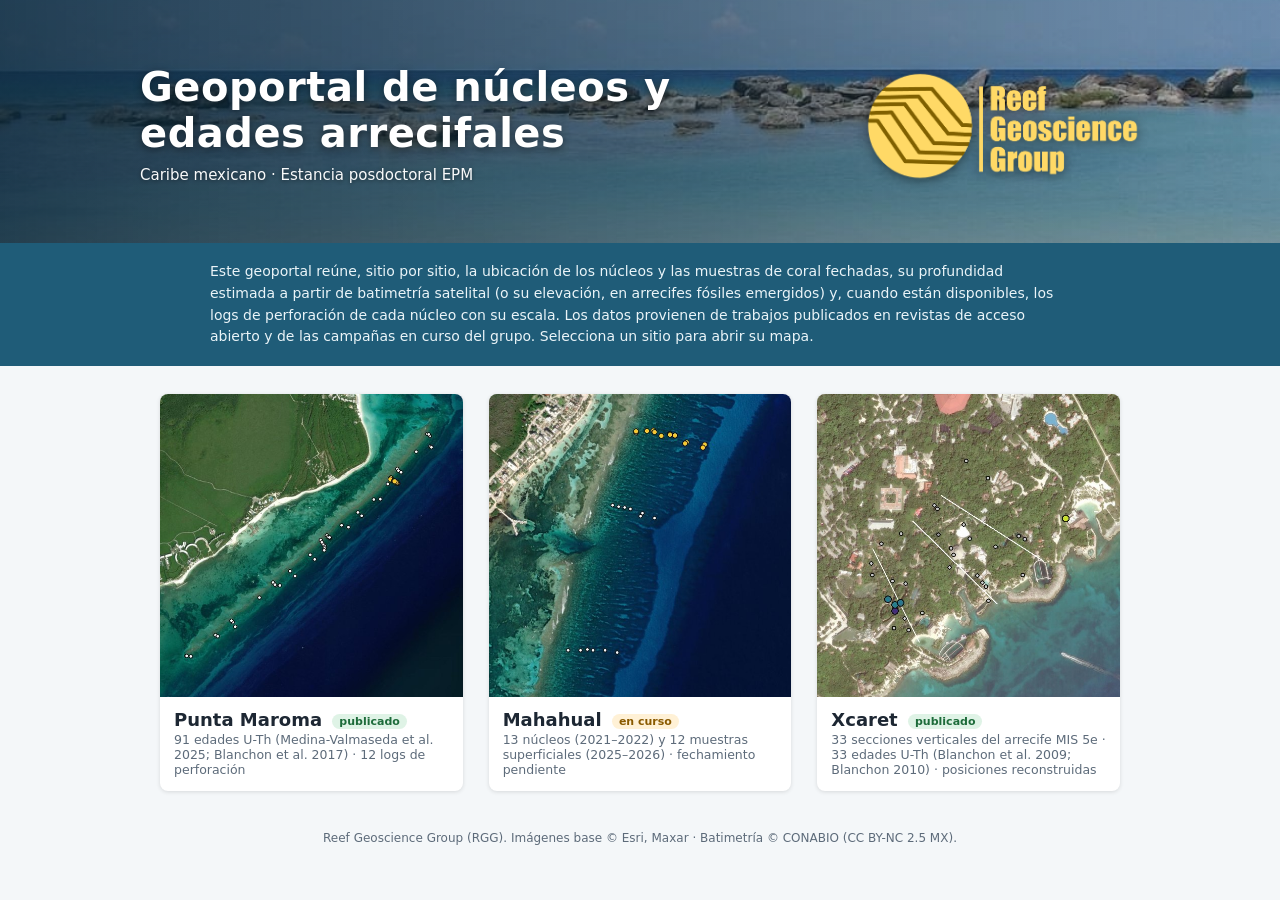
==== geoportal/index.html @ 6ffcb7b8 "Geoportal EPM: Punta Maroma, Mahahual y Xcaret en /geoportal Sitio estático (Leaflet) con mapas por " ====
<!DOCTYPE html>
<html lang="es">
<head>
<meta charset="utf-8">
<meta name="viewport" content="width=device-width, initial-scale=1">
<title>Geoportal EPM · Núcleos y edades de arrecifes del Caribe mexicano</title>
<link rel="stylesheet" href="assets/style.css">
<link rel="icon" href="img/rgg_icon.png">
</head>
<body>
  <header class="hero">
    <div class="inner">
      <div class="txt">
        <h1>Geoportal de núcleos y edades arrecifales</h1>
        <p>Caribe mexicano · Estancia posdoctoral EPM</p>
      </div>
      <img class="logo" src="img/rgg_logo.png" alt="Reef Geoscience Group">
    </div>
  </header>
  <div class="band">
    <p>Este geoportal reúne, sitio por sitio, la ubicación de los núcleos y las muestras de coral fechadas, su profundidad estimada a partir de batimetría satelital (o su elevación, en arrecifes fósiles emergidos) y, cuando están disponibles, los logs de perforación de cada núcleo con su escala. Los datos provienen de trabajos publicados en revistas de acceso abierto y de las campañas en curso del grupo. Selecciona un sitio para abrir su mapa.</p>
  </div>
  <main class="grid">
    <a class="card" href="punta-maroma.html">
      <img src="img/thumb_PuntaMaroma.jpg" alt="Punta Maroma: imagen satelital con la ubicación de muestras">
      <h3>Punta Maroma <span class="tag ok">publicado</span></h3>
      <p class="st">91 edades U-Th (Medina-Valmaseda et al. 2025; Blanchon et al. 2017) · 12 logs de perforación</p>
    </a>
    <a class="card" href="mahahual.html">
      <img src="img/thumb_Mahahual.jpg" alt="Mahahual: imagen satelital con núcleos y transectos">
      <h3>Mahahual <span class="tag go">en curso</span></h3>
      <p class="st">13 núcleos (2021–2022) y 12 muestras superficiales (2025–2026) · fechamiento pendiente</p>
    </a>
    <a class="card" href="xcaret.html">
      <img src="img/thumb_Xcaret.jpg" alt="Xcaret: imagen satelital con las secciones verticales del arrecife del último interglaciar">
      <h3>Xcaret <span class="tag ok">publicado</span></h3>
      <p class="st">33 secciones verticales del arrecife MIS 5e · 33 edades U-Th (Blanchon et al. 2009; Blanchon 2010) · posiciones reconstruidas</p>
    </a>
  </main>
  <p class="foot">Reef Geoscience Group (RGG). Imágenes base &copy; Esri, Maxar · Batimetría &copy; CONABIO (CC BY-NC 2.5 MX).</p>
</body>
</html>
---- geoportal/assets/style.css ----
:root { --ink:#1d2733; --muted:#5d6b7a; --line:#d9e0e7; --bg:#f4f7f9; --accent:#0b6e8a; --deep:#0e3a52; --warn:#9a5b00; }
* { box-sizing:border-box; }
html,body { margin:0; height:100%; font-family:"Segoe UI", system-ui, -apple-system, sans-serif; color:var(--ink); background:var(--bg); }
a { color:var(--accent); }

/* ---------- Portada ---------- */
.hero { color:#fff; padding:64px 24px 56px; position:relative;
  background: linear-gradient(90deg, rgba(10,40,58,.82) 0%, rgba(10,40,58,.55) 55%, rgba(10,40,58,.25) 100%), url("../img/portada_fondo.jpg") center 60% / cover no-repeat, #0e3a52; }
.hero .inner { max-width:1000px; margin:0 auto; display:flex; align-items:center; justify-content:space-between; gap:32px; }
.hero .txt { text-align:left; }
.hero h1 { margin:0 0 8px; font-size:40px; letter-spacing:.5px; text-shadow:0 2px 8px rgba(0,0,0,.45); }
.hero p { margin:0; max-width:620px; font-size:15px; line-height:1.55; opacity:.97; text-shadow:0 1px 4px rgba(0,0,0,.5); }
.band { background:#1f5c78; color:#eaf4f8; padding:18px 24px; }
.band p { max-width:860px; margin:0 auto; font-size:14px; line-height:1.55; }
.grid { max-width:1000px; margin:28px auto 40px; display:grid; grid-template-columns:repeat(auto-fill,minmax(260px,1fr)); gap:26px; padding:0 20px; }
.card { background:#fff; border-radius:8px; overflow:hidden; box-shadow:0 1px 4px rgba(0,0,0,.12); text-decoration:none; color:var(--ink); display:flex; flex-direction:column; transition:transform .12s, box-shadow .12s; }
.card:hover { transform:translateY(-2px); box-shadow:0 4px 14px rgba(0,0,0,.18); }
.card img { width:100%; aspect-ratio:1/1; object-fit:cover; display:block; }
.card .ph { width:100%; aspect-ratio:1/1; background:#c9d6de; display:flex; align-items:center; justify-content:center; color:#5d6b7a; font-size:13px; }
.card h3 { margin:12px 14px 2px; font-size:18px; }
.card .st { margin:0 14px 14px; font-size:12.5px; color:var(--muted); }
.card .tag { display:inline-block; font-size:11px; padding:1px 7px; border-radius:10px; margin-left:4px; vertical-align:1px; }
.tag.ok { background:#dff3e6; color:#1d6b3a; } .tag.go { background:#fff1d6; color:#8a5a00; }
.foot { text-align:center; font-size:12px; color:var(--muted); padding:0 20px 30px; }

/* ---------- Página de sitio ---------- */
.app { display:grid; grid-template-columns:320px 1fr; height:100vh; }
aside { background:#fff; border-right:1px solid var(--line); padding:14px 18px; overflow:auto; font-size:13px; }
.back { font-size:12.5px; text-decoration:none; }
h1.site { font-size:19px; margin:8px 0 2px; line-height:1.25; }
.sub { color:var(--muted); margin:0 0 10px; }
.draft { background:#fff4d6; border:1px solid #f0d58a; border-radius:6px; padding:6px 8px; font-size:12px; margin-bottom:8px; }
h2 { font-size:11.5px; text-transform:uppercase; letter-spacing:.06em; color:var(--muted); margin:16px 0 6px; }
label { display:block; margin:3px 0; cursor:pointer; }
.row { display:flex; gap:6px; align-items:center; }
.row input[type=number] { width:70px; padding:3px 5px; border:1px solid var(--line); border-radius:4px; font:inherit; }
.bar { height:11px; border-radius:3px; margin:4px 0 2px; }
.ticks { display:flex; justify-content:space-between; color:var(--muted); font-size:11px; }
.ref { color:var(--muted); font-size:12px; line-height:1.45; margin:4px 0; }
.sym { display:inline-block; vertical-align:-2px; margin-right:5px; }
#map { height:100%; }
table.pop { border-collapse:collapse; font-size:12px; }
table.pop td { padding:1px 8px 1px 0; vertical-align:top; }
table.pop td:first-child { color:var(--muted); white-space:nowrap; }
.pop-title { font-weight:600; font-size:13.5px; margin-bottom:4px; }
.warn { color:var(--warn); font-size:11px; margin-top:4px; max-width:270px; }
.logbtn { display:flex; gap:8px; align-items:center; margin-top:8px; padding:6px; border:1px solid var(--line); border-radius:6px; cursor:pointer; background:#f7fafc; }
.logbtn:hover { background:#eef5f8; }
.logbtn img { height:70px; width:auto; border:1px solid #ccc; }
.logbtn span { font-size:12px; color:var(--accent); }
.nolog { margin-top:8px; padding:6px 8px; border:1px dashed #c9d3db; border-radius:6px; font-size:11.5px; color:var(--muted); max-width:270px; }
.cl { background:#fff; border:2px solid var(--ink); border-radius:50%; width:26px!important; height:26px!important; margin:-13px 0 0 -13px!important;
      display:flex; align-items:center; justify-content:center; font-weight:700; font-size:11px; color:var(--ink); box-shadow:0 1px 3px rgba(0,0,0,.4); }
.dv { background:none; border:none; }

/* Visor de log */
.lb { position:fixed; inset:0; background:rgba(10,20,30,.72); display:none; z-index:2000; align-items:flex-start; justify-content:center; overflow:auto; padding:24px; }
.lb.on { display:flex; }
.lb .box { background:#fff; border-radius:8px; padding:14px 90px 14px 16px; position:relative; max-width:95vw; }
.lb .close { position:absolute; top:6px; right:10px; font-size:22px; cursor:pointer; color:var(--muted); background:none; border:none; }
.lb .imgwrap { position:relative; display:inline-block; }
.lb .imgwrap img { display:block; height:min(86vh,1043px); width:auto; }
.lb .mk { position:absolute; left:-6px; right:-6px; height:0; border-top:2px solid #e0201b; }
.lb .mk span { position:absolute; left:100%; top:-9px; white-space:nowrap; font-size:11px; color:#e0201b; font-weight:600; padding-left:4px; background:rgba(255,255,255,.85); }
.lb .cap { font-size:12px; color:var(--muted); margin-top:6px; max-width:420px; }
@media (max-width:760px) { .hero .inner { flex-direction:column-reverse; text-align:center; } .hero .txt { text-align:center; } .hero .logo { height:80px; } .app { grid-template-columns:1fr; grid-template-rows:auto 65vh; } .hero h1 { font-size:30px; } }

/* Marca RGG */
.hero .logo { height:110px; width:auto; display:block; flex:0 0 auto; filter:drop-shadow(0 2px 6px rgba(0,0,0,.45)); }
.brand { background:#0e3a52; margin:-14px -18px 10px; padding:10px 18px; display:flex; align-items:center; justify-content:space-between; }
.brand img { height:40px; width:auto; display:block; }
.brand a.back { color:#ffd866; }

/* ---------- Modo incrustado (Google Sites) ---------- */
html.embed .app { grid-template-columns:1fr; grid-template-rows:1fr; position:relative; height:100vh; }
html.embed aside { position:absolute; top:0; left:0; bottom:0; width:min(320px,88%); z-index:1600; transform:translateX(-105%); transition:transform .2s; box-shadow:2px 0 12px rgba(0,0,0,.25); }
html.embed aside.open { transform:none; }
html.embed .brand .back { display:none; }
html.embed #map { height:100vh; }
.embar { position:absolute; top:10px; left:54px; right:56px; z-index:1700; display:flex; gap:8px; justify-content:space-between; pointer-events:none; }
.embar > * { pointer-events:auto; font:600 12px "Segoe UI",system-ui,sans-serif; background:#fff; color:var(--deep); border:1px solid #b9c6d0; border-radius:5px; padding:6px 10px; box-shadow:0 1px 4px rgba(0,0,0,.2); cursor:pointer; text-decoration:none; }
html.embed aside.open ~ .embar .eb-info { background:var(--deep); color:#fff; }
html.embed aside.open ~ .embar { left:calc(min(320px,88%) + 10px); }
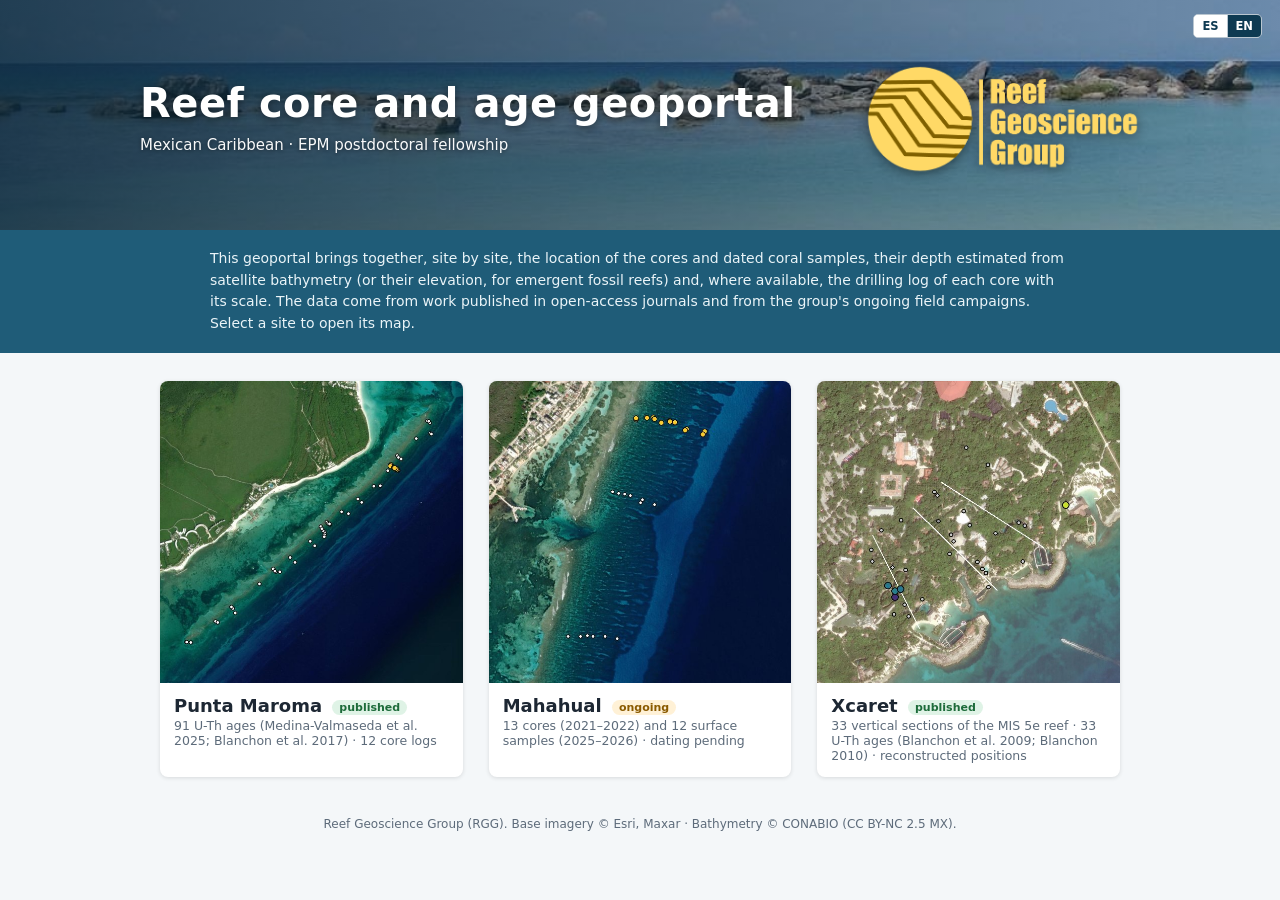
==== commit 3287d84a: "Geoportal: selector de idioma ES/EN Botón ES | EN en todas las páginas (portada, barra lateral y mod" ====
--- a/geoportal/index.html
+++ b/geoportal/index.html
@@ -6,37 +6,39 @@
 <title>Geoportal EPM · Núcleos y edades de arrecifes del Caribe mexicano</title>
 <link rel="stylesheet" href="assets/style.css">
 <link rel="icon" href="img/rgg_icon.png">
+<script src="assets/geoportal.js"></script>
+<script>document.title = GP.t("Geoportal EPM · Núcleos y edades de arrecifes del Caribe mexicano","EPM Geoportal · Reef cores and ages from the Mexican Caribbean");</script>
 </head>
 <body>
   <header class="hero">
     <div class="inner">
       <div class="txt">
-        <h1>Geoportal de núcleos y edades arrecifales</h1>
-        <p>Caribe mexicano · Estancia posdoctoral EPM</p>
+        <h1 data-l="es">Geoportal de núcleos y edades arrecifales</h1><h1 data-l="en">Reef core and age geoportal</h1>
+        <p data-l="es">Caribe mexicano · Estancia posdoctoral EPM</p><p data-l="en">Mexican Caribbean · EPM postdoctoral fellowship</p>
       </div>
       <img class="logo" src="img/rgg_logo.png" alt="Reef Geoscience Group">
     </div>
   </header>
   <div class="band">
-    <p>Este geoportal reúne, sitio por sitio, la ubicación de los núcleos y las muestras de coral fechadas, su profundidad estimada a partir de batimetría satelital (o su elevación, en arrecifes fósiles emergidos) y, cuando están disponibles, los logs de perforación de cada núcleo con su escala. Los datos provienen de trabajos publicados en revistas de acceso abierto y de las campañas en curso del grupo. Selecciona un sitio para abrir su mapa.</p>
+    <p data-l="es">Este geoportal reúne, sitio por sitio, la ubicación de los núcleos y las muestras de coral fechadas, su profundidad estimada a partir de batimetría satelital (o su elevación, en arrecifes fósiles emergidos) y, cuando están disponibles, los logs de perforación de cada núcleo con su escala. Los datos provienen de trabajos publicados en revistas de acceso abierto y de las campañas en curso del grupo. Selecciona un sitio para abrir su mapa.</p><p data-l="en">This geoportal brings together, site by site, the location of the cores and dated coral samples, their depth estimated from satellite bathymetry (or their elevation, for emergent fossil reefs) and, where available, the drilling log of each core with its scale. The data come from work published in open-access journals and from the group's ongoing field campaigns. Select a site to open its map.</p>
   </div>
   <main class="grid">
     <a class="card" href="punta-maroma.html">
-      <img src="img/thumb_PuntaMaroma.jpg" alt="Punta Maroma: imagen satelital con la ubicación de muestras">
-      <h3>Punta Maroma <span class="tag ok">publicado</span></h3>
-      <p class="st">91 edades U-Th (Medina-Valmaseda et al. 2025; Blanchon et al. 2017) · 12 logs de perforación</p>
+      <img src="img/thumb_PuntaMaroma.jpg" alt="Punta Maroma">
+      <h3>Punta Maroma <span data-l="es" class="tag ok">publicado</span><span data-l="en" class="tag ok">published</span></h3>
+      <p data-l="es" class="st">91 edades U-Th (Medina-Valmaseda et al. 2025; Blanchon et al. 2017) · 12 logs de perforación</p><p data-l="en" class="st">91 U-Th ages (Medina-Valmaseda et al. 2025; Blanchon et al. 2017) · 12 core logs</p>
     </a>
     <a class="card" href="mahahual.html">
-      <img src="img/thumb_Mahahual.jpg" alt="Mahahual: imagen satelital con núcleos y transectos">
-      <h3>Mahahual <span class="tag go">en curso</span></h3>
-      <p class="st">13 núcleos (2021–2022) y 12 muestras superficiales (2025–2026) · fechamiento pendiente</p>
+      <img src="img/thumb_Mahahual.jpg" alt="Mahahual">
+      <h3>Mahahual <span data-l="es" class="tag go">en curso</span><span data-l="en" class="tag go">ongoing</span></h3>
+      <p data-l="es" class="st">13 núcleos (2021–2022) y 12 muestras superficiales (2025–2026) · fechamiento pendiente</p><p data-l="en" class="st">13 cores (2021–2022) and 12 surface samples (2025–2026) · dating pending</p>
     </a>
     <a class="card" href="xcaret.html">
-      <img src="img/thumb_Xcaret.jpg" alt="Xcaret: imagen satelital con las secciones verticales del arrecife del último interglaciar">
-      <h3>Xcaret <span class="tag ok">publicado</span></h3>
-      <p class="st">33 secciones verticales del arrecife MIS 5e · 33 edades U-Th (Blanchon et al. 2009; Blanchon 2010) · posiciones reconstruidas</p>
+      <img src="img/thumb_Xcaret.jpg" alt="Xcaret">
+      <h3>Xcaret <span data-l="es" class="tag ok">publicado</span><span data-l="en" class="tag ok">published</span></h3>
+      <p data-l="es" class="st">33 secciones verticales del arrecife MIS 5e · 33 edades U-Th (Blanchon et al. 2009; Blanchon 2010) · posiciones reconstruidas</p><p data-l="en" class="st">33 vertical sections of the MIS 5e reef · 33 U-Th ages (Blanchon et al. 2009; Blanchon 2010) · reconstructed positions</p>
     </a>
   </main>
-  <p class="foot">Reef Geoscience Group (RGG). Imágenes base &copy; Esri, Maxar · Batimetría &copy; CONABIO (CC BY-NC 2.5 MX).</p>
+  <p class="foot">Reef Geoscience Group (RGG). <span data-l="es">Imágenes base</span><span data-l="en">Base imagery</span> &copy; Esri, Maxar · <span data-l="es">Batimetría</span><span data-l="en">Bathymetry</span> &copy; CONABIO (CC BY-NC 2.5 MX).</p>
 </body>
 </html>
--- a/geoportal/assets/style.css
+++ b/geoportal/assets/style.css
@@ -81,3 +81,14 @@
 .embar > * { pointer-events:auto; font:600 12px "Segoe UI",system-ui,sans-serif; background:#fff; color:var(--deep); border:1px solid #b9c6d0; border-radius:5px; padding:6px 10px; box-shadow:0 1px 4px rgba(0,0,0,.2); cursor:pointer; text-decoration:none; }
 html.embed aside.open ~ .embar .eb-info { background:var(--deep); color:#fff; }
 html.embed aside.open ~ .embar { left:calc(min(320px,88%) + 10px); }
+
+/* ---------- Idioma / Language ---------- */
+html[data-lang="en"] [data-l="es"], html[data-lang="es"] [data-l="en"] { display:none !important; }
+.langsw { display:inline-flex; border:1px solid #b9c6d0; border-radius:5px; overflow:hidden; background:#fff; flex:none; }
+.langsw button { font:600 11.5px "Segoe UI",system-ui,sans-serif; border:0; background:#fff; color:var(--deep); padding:4px 8px; cursor:pointer; }
+.langsw button + button { border-left:1px solid #b9c6d0; }
+.langsw button.on { background:var(--deep); color:#fff; cursor:default; }
+.brand .langsw { margin-left:auto; margin-right:10px; }
+.hero { position:relative; }
+.hero > .langsw { position:absolute; top:14px; right:18px; z-index:5; }
+.embar .langsw { pointer-events:auto; padding:0; box-shadow:0 1px 4px rgba(0,0,0,.2); }
